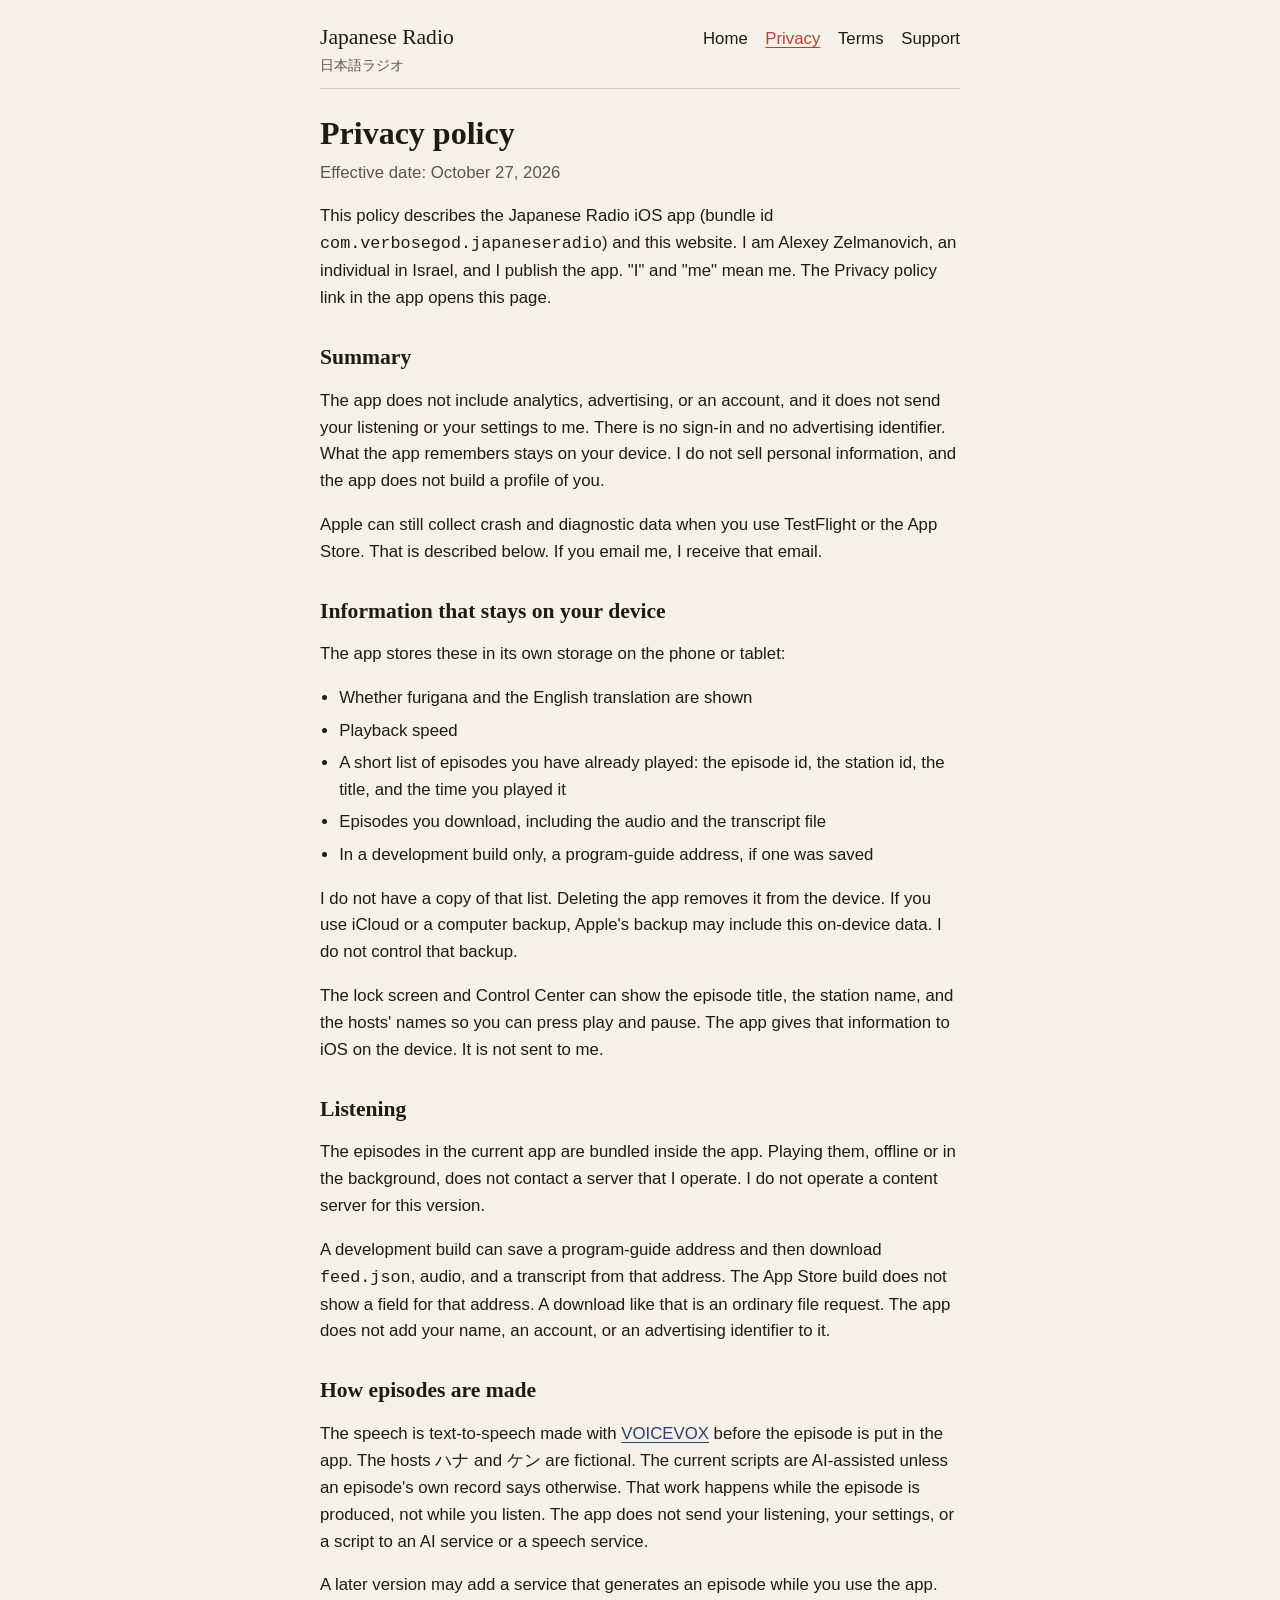
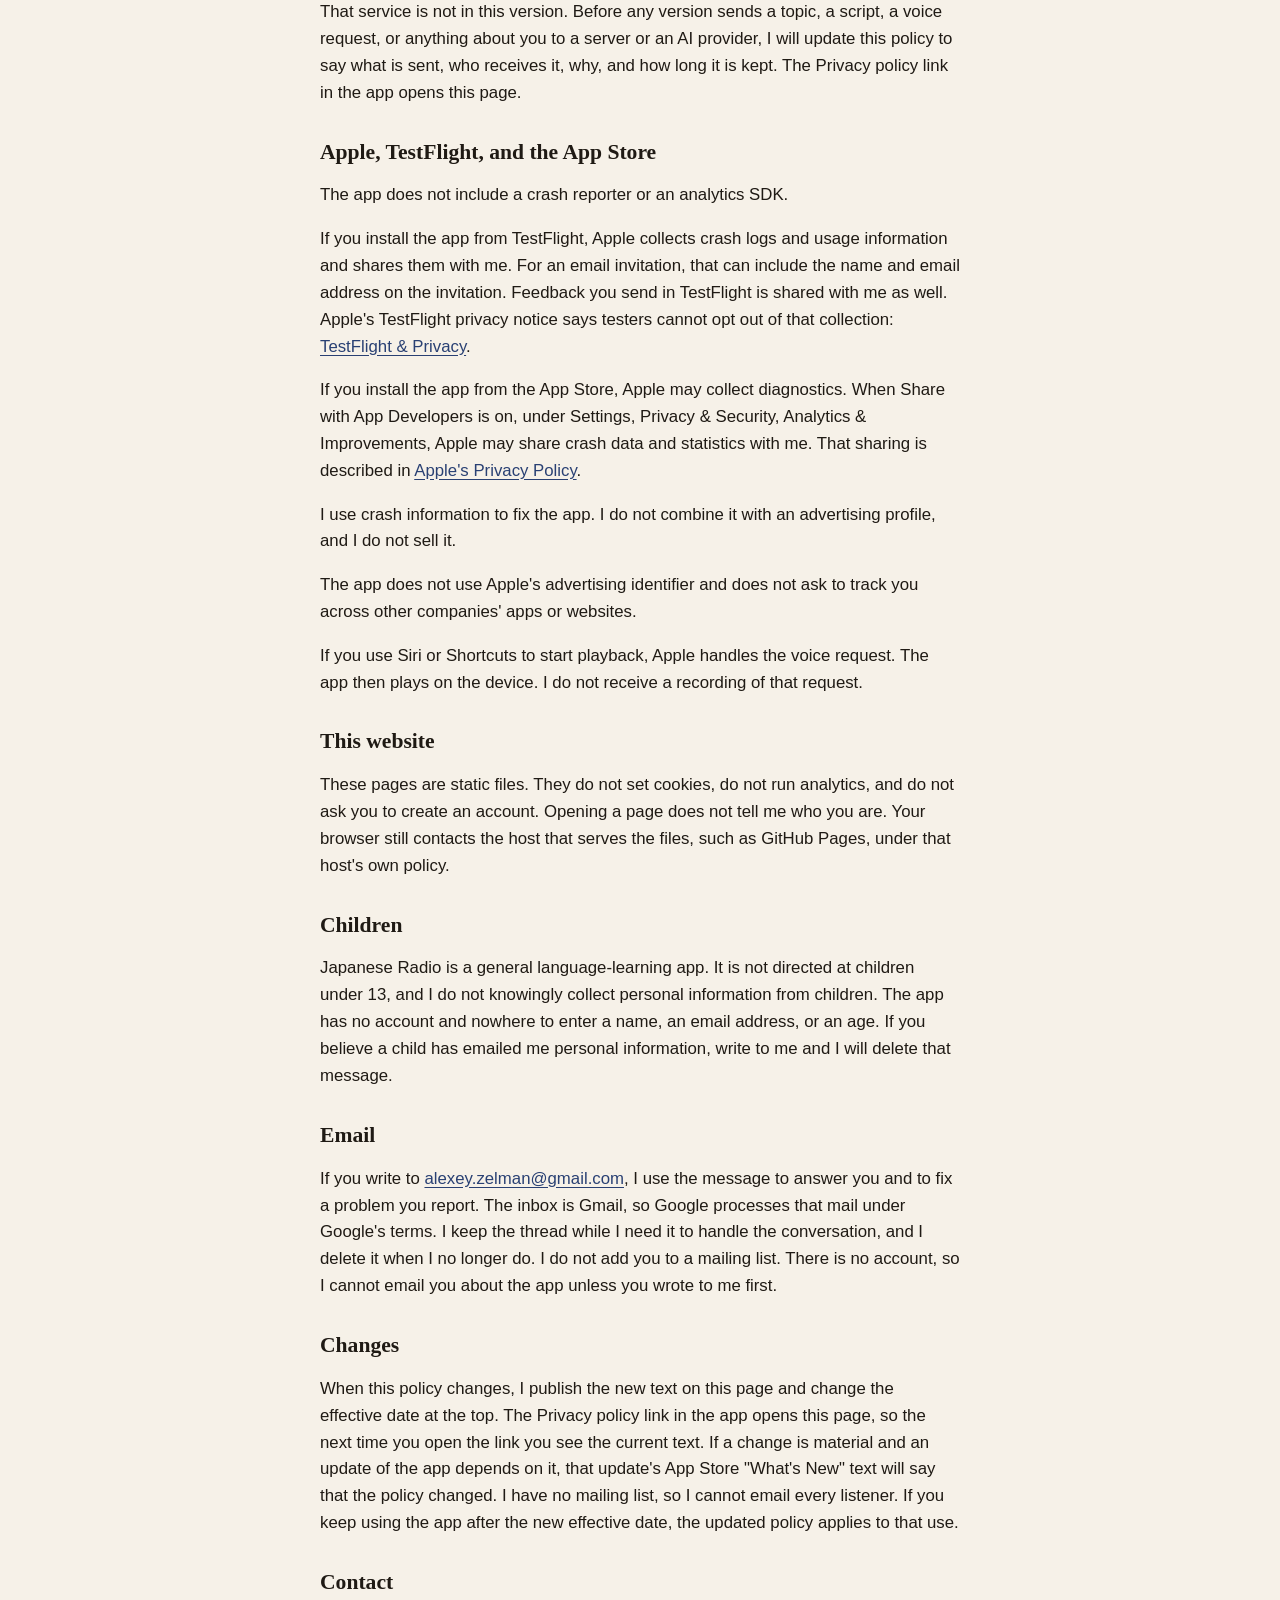
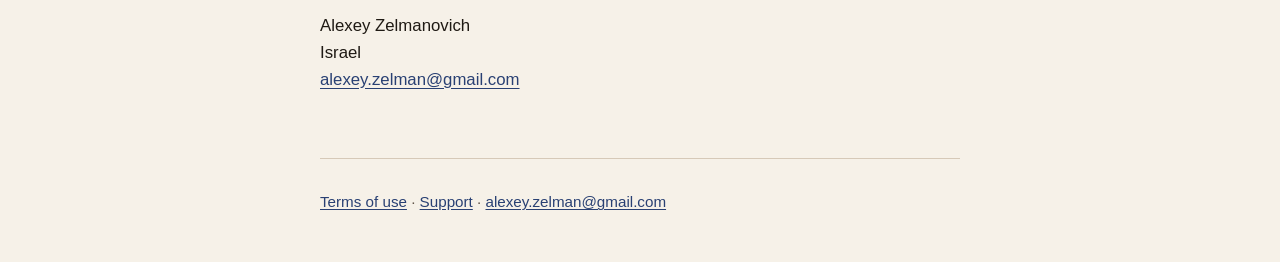
==== privacy.html @ 1e4555e2 "Add the Japanese Radio legal and support pages. Publish the reviewed static site at the repository r" ====
<!DOCTYPE html>
<html lang="en">
<head>
  <meta charset="utf-8">
  <meta name="viewport" content="width=device-width, initial-scale=1">
  <meta name="color-scheme" content="light dark">
  <title>Privacy policy — Japanese Radio</title>
  <meta name="description" content="Privacy policy for the Japanese Radio iOS app. The app does not include analytics, ads, or an account.">
  <link rel="stylesheet" href="style.css">
  <link rel="icon" href="favicon.svg" type="image/svg+xml">
</head>
<body>
  <a class="skip" href="#content">Skip to content</a>
  <header class="site-header">
    <a class="brand" href="index.html">Japanese Radio <span>日本語ラジオ</span></a>
    <nav aria-label="Pages">
      <a href="index.html">Home</a>
      <a href="privacy.html" aria-current="page">Privacy</a>
      <a href="terms.html">Terms</a>
      <a href="support.html">Support</a>
    </nav>
  </header>
  <main id="content">
    <h1>Privacy policy</h1>
    <p class="meta">Effective date: October 27, 2026</p>
    <p>This policy describes the Japanese Radio iOS app (bundle id <code>com.verbosegod.japaneseradio</code>) and this website. I am Alexey Zelmanovich, an individual in Israel, and I publish the app. "I" and "me" mean me. The Privacy policy link in the app opens this page.</p>

    <h2>Summary</h2>
    <p>The app does not include analytics, advertising, or an account, and it does not send your listening or your settings to me. There is no sign-in and no advertising identifier. What the app remembers stays on your device. I do not sell personal information, and the app does not build a profile of you.</p>
    <p>Apple can still collect crash and diagnostic data when you use TestFlight or the App Store. That is described below. If you email me, I receive that email.</p>

    <h2>Information that stays on your device</h2>
    <p>The app stores these in its own storage on the phone or tablet:</p>
    <ul>
      <li>Whether furigana and the English translation are shown</li>
      <li>Playback speed</li>
      <li>A short list of episodes you have already played: the episode id, the station id, the title, and the time you played it</li>
      <li>Episodes you download, including the audio and the transcript file</li>
      <li>In a development build only, a program-guide address, if one was saved</li>
    </ul>
    <p>I do not have a copy of that list. Deleting the app removes it from the device. If you use iCloud or a computer backup, Apple's backup may include this on-device data. I do not control that backup.</p>
    <p>The lock screen and Control Center can show the episode title, the station name, and the hosts' names so you can press play and pause. The app gives that information to iOS on the device. It is not sent to me.</p>

    <h2>Listening</h2>
    <p>The episodes in the current app are bundled inside the app. Playing them, offline or in the background, does not contact a server that I operate. I do not operate a content server for this version.</p>
    <p>A development build can save a program-guide address and then download <code>feed.json</code>, audio, and a transcript from that address. The App Store build does not show a field for that address. A download like that is an ordinary file request. The app does not add your name, an account, or an advertising identifier to it.</p>

    <h2>How episodes are made</h2>
    <p>The speech is text-to-speech made with <a href="https://voicevox.hiroshiba.jp/">VOICEVOX</a> before the episode is put in the app. The hosts ハナ and ケン are fictional. The current scripts are AI-assisted unless an episode's own record says otherwise. That work happens while the episode is produced, not while you listen. The app does not send your listening, your settings, or a script to an AI service or a speech service.</p>
    <p>A later version may add a service that generates an episode while you use the app. That service is not in this version. Before any version sends a topic, a script, a voice request, or anything about you to a server or an AI provider, I will update this policy to say what is sent, who receives it, why, and how long it is kept. The Privacy policy link in the app opens this page.</p>

    <h2>Apple, TestFlight, and the App Store</h2>
    <p>The app does not include a crash reporter or an analytics SDK.</p>
    <p>If you install the app from TestFlight, Apple collects crash logs and usage information and shares them with me. For an email invitation, that can include the name and email address on the invitation. Feedback you send in TestFlight is shared with me as well. Apple's TestFlight privacy notice says testers cannot opt out of that collection: <a href="https://www.apple.com/legal/privacy/data/en/test-flight/">TestFlight &amp; Privacy</a>.</p>
    <p>If you install the app from the App Store, Apple may collect diagnostics. When Share with App Developers is on, under Settings, Privacy &amp; Security, Analytics &amp; Improvements, Apple may share crash data and statistics with me. That sharing is described in <a href="https://www.apple.com/privacy/">Apple's Privacy Policy</a>.</p>
    <p>I use crash information to fix the app. I do not combine it with an advertising profile, and I do not sell it.</p>
    <p>The app does not use Apple's advertising identifier and does not ask to track you across other companies' apps or websites.</p>
    <p>If you use Siri or Shortcuts to start playback, Apple handles the voice request. The app then plays on the device. I do not receive a recording of that request.</p>

    <h2>This website</h2>
    <p>These pages are static files. They do not set cookies, do not run analytics, and do not ask you to create an account. Opening a page does not tell me who you are. Your browser still contacts the host that serves the files, such as GitHub Pages, under that host's own policy.</p>

    <h2>Children</h2>
    <p>Japanese Radio is a general language-learning app. It is not directed at children under 13, and I do not knowingly collect personal information from children. The app has no account and nowhere to enter a name, an email address, or an age. If you believe a child has emailed me personal information, write to me and I will delete that message.</p>

    <h2>Email</h2>
    <p>If you write to <a href="mailto:alexey.zelman@gmail.com">alexey.zelman@gmail.com</a>, I use the message to answer you and to fix a problem you report. The inbox is Gmail, so Google processes that mail under Google's terms. I keep the thread while I need it to handle the conversation, and I delete it when I no longer do. I do not add you to a mailing list. There is no account, so I cannot email you about the app unless you wrote to me first.</p>

    <h2>Changes</h2>
    <p>When this policy changes, I publish the new text on this page and change the effective date at the top. The Privacy policy link in the app opens this page, so the next time you open the link you see the current text. If a change is material and an update of the app depends on it, that update's App Store "What's New" text will say that the policy changed. I have no mailing list, so I cannot email every listener. If you keep using the app after the new effective date, the updated policy applies to that use.</p>

    <h2>Contact</h2>
    <p>Alexey Zelmanovich<br>Israel<br><a href="mailto:alexey.zelman@gmail.com">alexey.zelman@gmail.com</a></p>
  </main>
  <footer class="site-footer">
    <p><a href="terms.html">Terms of use</a> · <a href="support.html">Support</a> · <a href="mailto:alexey.zelman@gmail.com">alexey.zelman@gmail.com</a></p>
  </footer>
</body>
</html>
---- style.css ----
:root {
  color-scheme: light dark;
  --paper: #f6f1e8;
  --ink: #1f1a14;
  --secondary: #615449;
  --vermilion: #ba4033;
  --indigo: #294073;
  --line: #d6c9b8;
  --card: #fcf8f0;
  --max: 40rem;
}

@media (prefers-color-scheme: dark) {
  :root {
    --paper: #171411;
    --ink: #f5ede0;
    --secondary: #b8ab99;
    --vermilion: #e8735c;
    --indigo: #a3bdeb;
    --line: #3d362e;
    --card: #241f1b;
  }
}

* { box-sizing: border-box; }

html { scroll-behavior: smooth; }

body {
  margin: 0;
  background: var(--paper);
  color: var(--ink);
  font-family: -apple-system, BlinkMacSystemFont, "Segoe UI", Helvetica, Arial, sans-serif;
  font-size: 1.05rem;
  line-height: 1.6;
}

a {
  color: var(--indigo);
  text-underline-offset: 0.15em;
}

a:hover { color: var(--vermilion); }

.skip {
  position: absolute;
  left: 0.5rem;
  top: -3rem;
  background: var(--card);
  color: var(--ink);
  padding: 0.4rem 0.7rem;
  border: 1px solid var(--line);
}

.skip:focus { top: 0.5rem; }

.site-header,
.site-footer,
main {
  width: min(var(--max), calc(100% - 2rem));
  margin-inline: auto;
}

.site-header {
  display: flex;
  flex-wrap: wrap;
  align-items: baseline;
  justify-content: space-between;
  gap: 0.75rem 1.5rem;
  padding: 1.25rem 0 0.75rem;
  border-bottom: 1px solid var(--line);
}

.brand {
  color: var(--ink);
  font-family: Georgia, "Iowan Old Style", Palatino, "Palatino Linotype", serif;
  font-size: 1.35rem;
  text-decoration: none;
}

.brand span {
  display: block;
  color: var(--secondary);
  font-family: -apple-system, BlinkMacSystemFont, "Segoe UI", Helvetica, Arial, sans-serif;
  font-size: 0.85rem;
}

.site-header nav {
  display: flex;
  flex-wrap: wrap;
  gap: 0.75rem 1.1rem;
}

.site-header nav a {
  color: var(--ink);
  text-decoration: none;
}

.site-header nav a[aria-current="page"] {
  color: var(--vermilion);
  text-decoration: underline;
}

main { padding: 1.5rem 0 3rem; }

h1, h2 {
  font-family: Georgia, "Iowan Old Style", Palatino, "Palatino Linotype", serif;
  font-weight: 600;
  line-height: 1.25;
}

h1 { font-size: 2rem; margin: 0 0 0.4rem; }

h2 {
  font-size: 1.35rem;
  margin: 2rem 0 0.4rem;
}

.lede, .meta { color: var(--secondary); }

.meta { margin-top: 0; }

.card {
  background: var(--card);
  border: 1px solid var(--line);
  border-radius: 0.6rem;
  padding: 0.9rem 1rem;
  margin: 1.25rem 0;
}

ul, ol { padding-left: 1.2rem; }

li + li { margin-top: 0.35rem }

.site-footer {
  border-top: 1px solid var(--line);
  padding: 1rem 0 2rem;
  color: var(--secondary);
  font-size: 0.95rem;
}

dt { font-weight: 650; margin-top: 1.1rem; }

dd { margin: 0.2rem 0 0; }
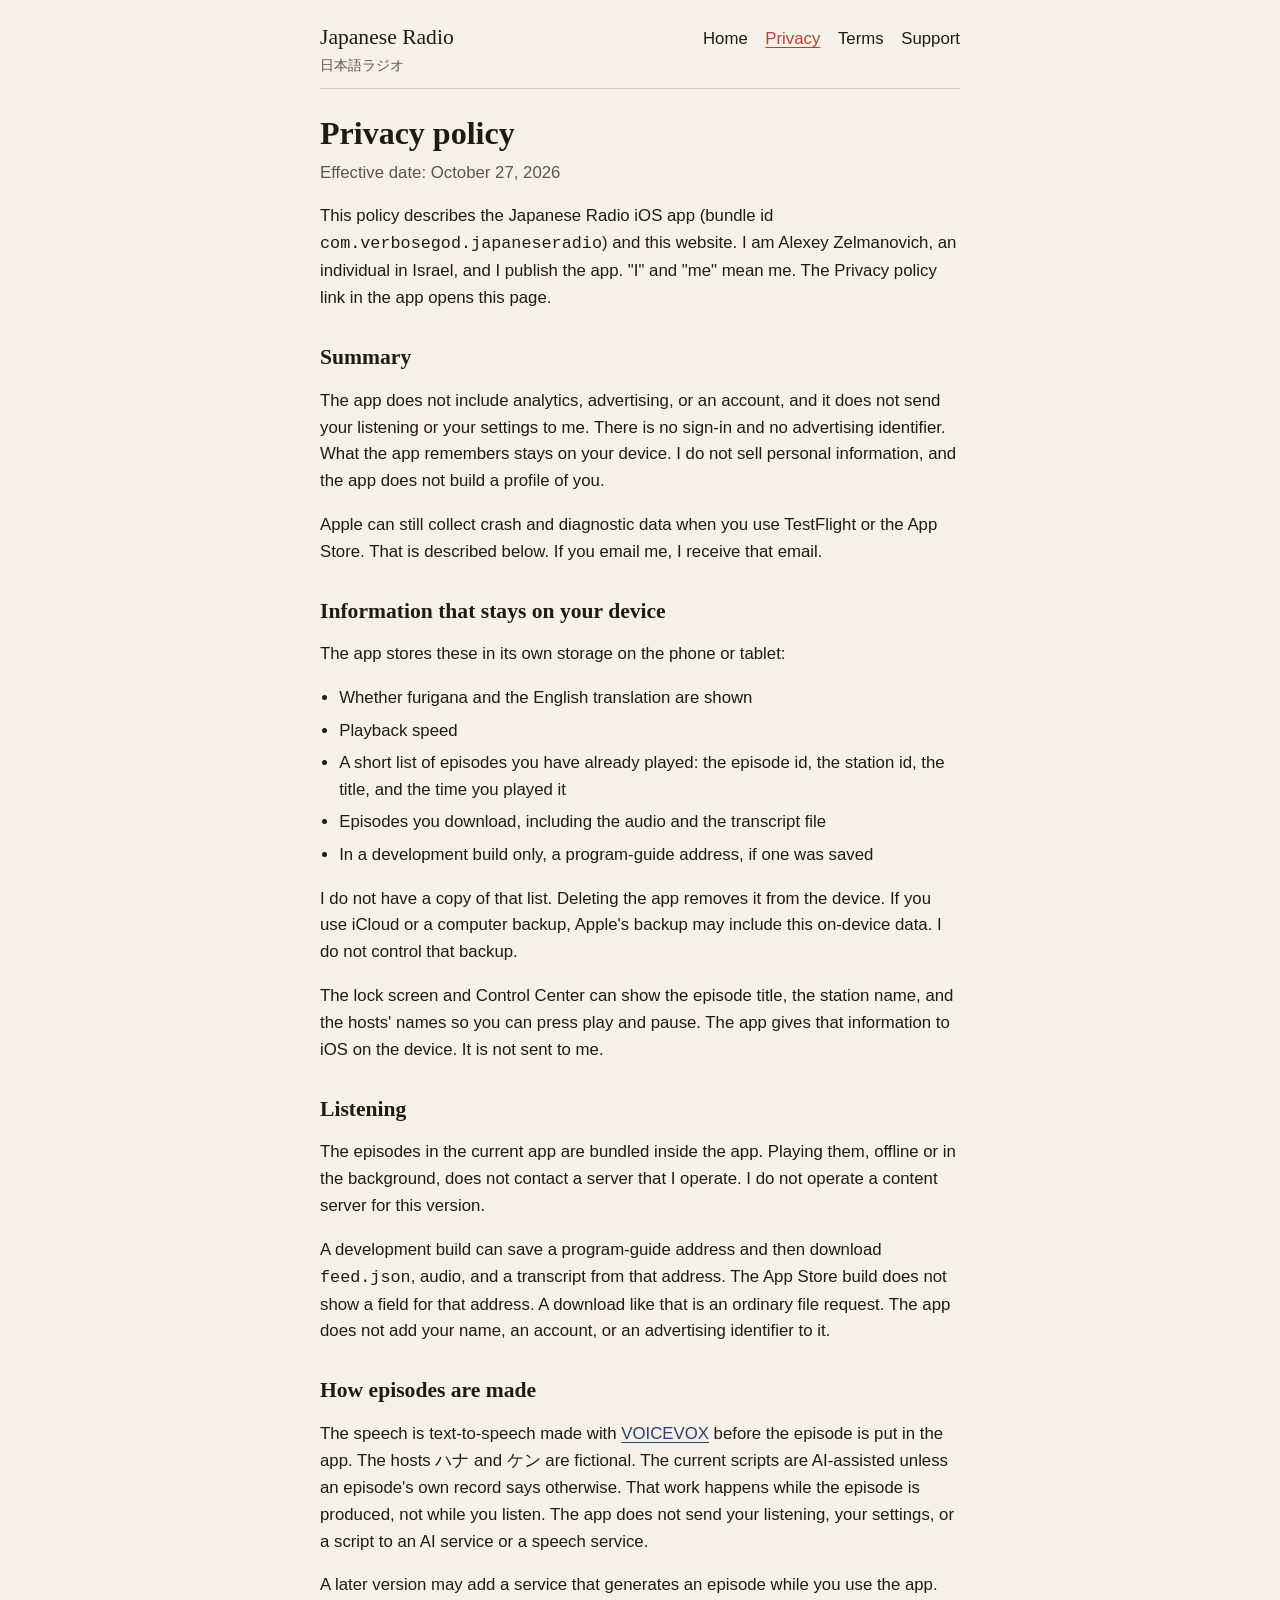
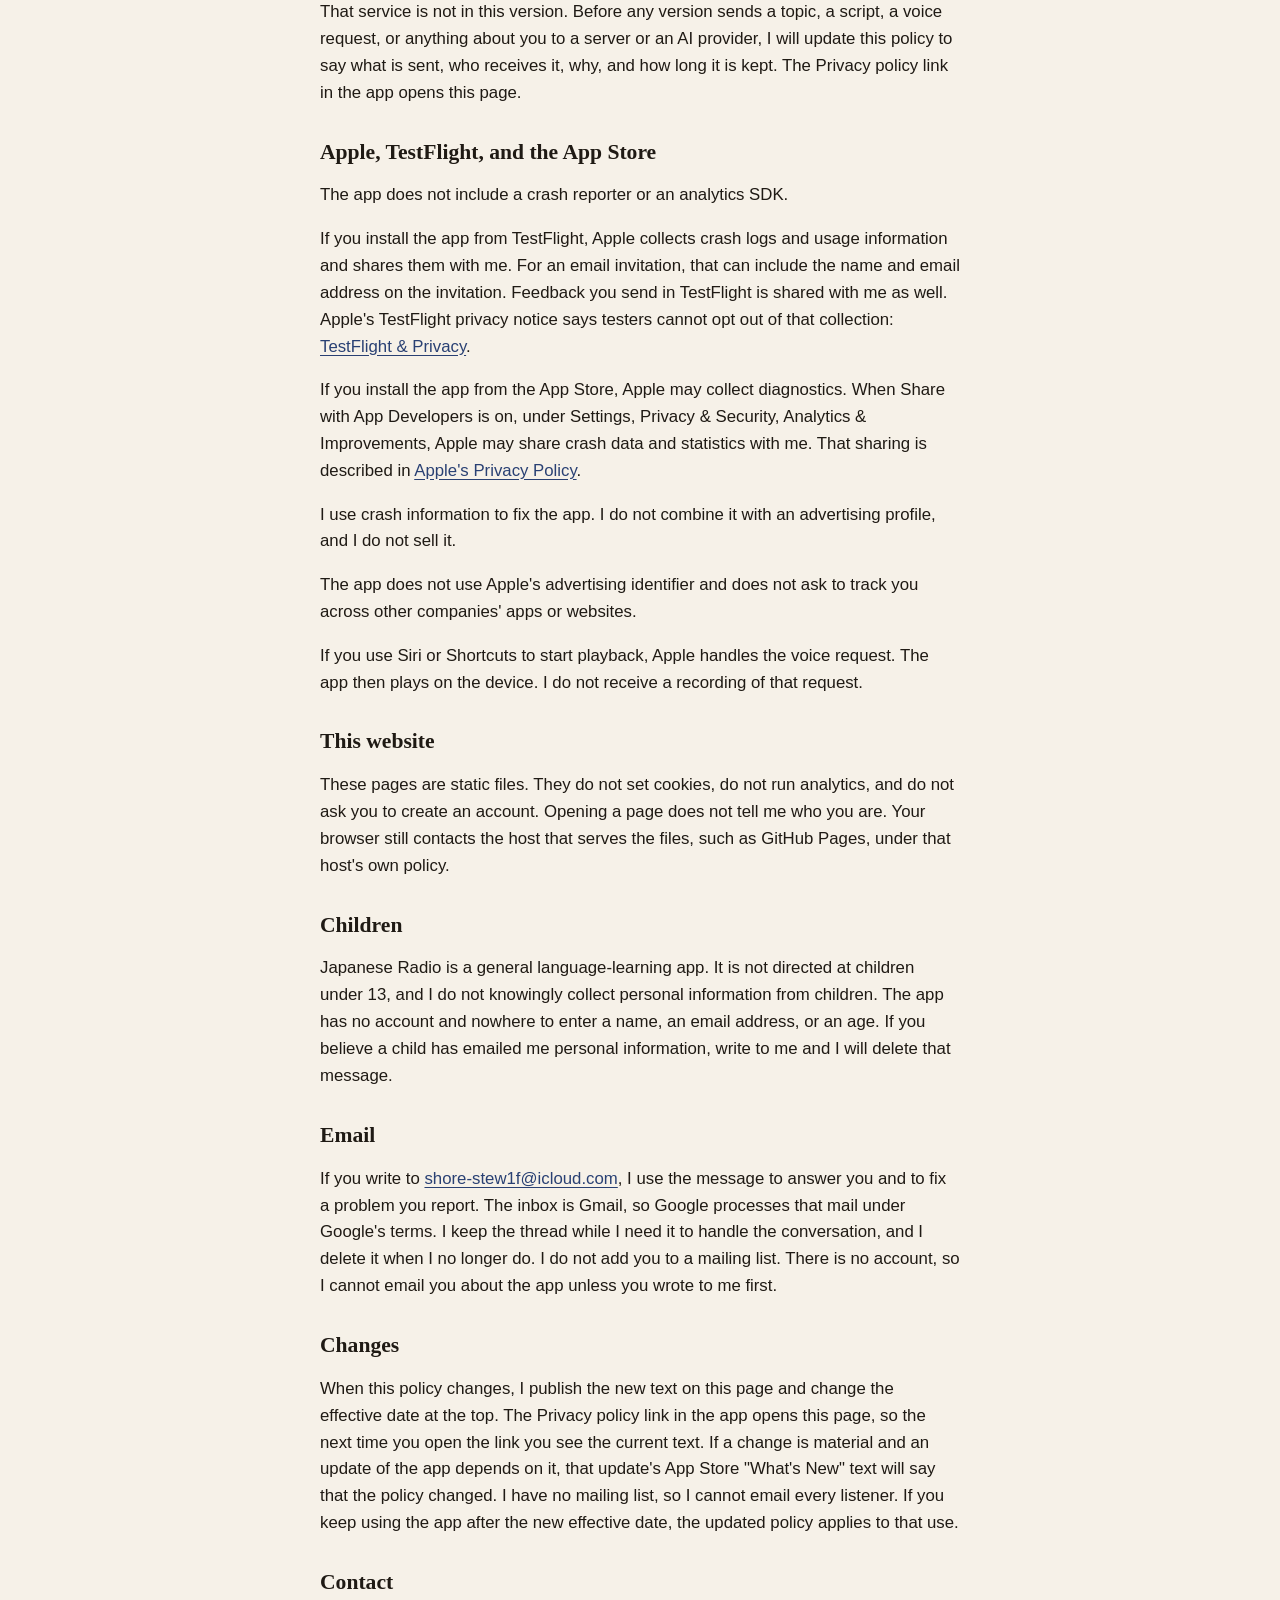
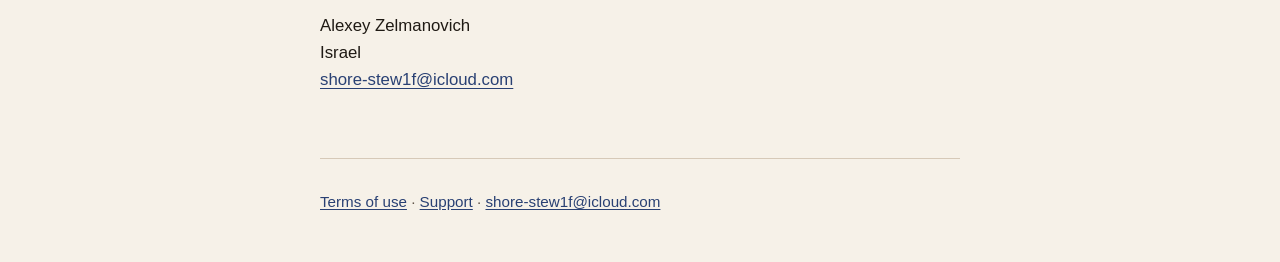
==== commit 6bef0b2f: "Replace the public contact email with the iCloud Hide My Email address. Co-authored-by: Alexei Zelma" ====
--- a/privacy.html
+++ b/privacy.html
@@ -64,16 +64,16 @@
     <p>Japanese Radio is a general language-learning app. It is not directed at children under 13, and I do not knowingly collect personal information from children. The app has no account and nowhere to enter a name, an email address, or an age. If you believe a child has emailed me personal information, write to me and I will delete that message.</p>
 
     <h2>Email</h2>
-    <p>If you write to <a href="mailto:alexey.zelman@gmail.com">alexey.zelman@gmail.com</a>, I use the message to answer you and to fix a problem you report. The inbox is Gmail, so Google processes that mail under Google's terms. I keep the thread while I need it to handle the conversation, and I delete it when I no longer do. I do not add you to a mailing list. There is no account, so I cannot email you about the app unless you wrote to me first.</p>
+    <p>If you write to <a href="mailto:shore-stew1f@icloud.com">shore-stew1f@icloud.com</a>, I use the message to answer you and to fix a problem you report. The inbox is Gmail, so Google processes that mail under Google's terms. I keep the thread while I need it to handle the conversation, and I delete it when I no longer do. I do not add you to a mailing list. There is no account, so I cannot email you about the app unless you wrote to me first.</p>
 
     <h2>Changes</h2>
     <p>When this policy changes, I publish the new text on this page and change the effective date at the top. The Privacy policy link in the app opens this page, so the next time you open the link you see the current text. If a change is material and an update of the app depends on it, that update's App Store "What's New" text will say that the policy changed. I have no mailing list, so I cannot email every listener. If you keep using the app after the new effective date, the updated policy applies to that use.</p>
 
     <h2>Contact</h2>
-    <p>Alexey Zelmanovich<br>Israel<br><a href="mailto:alexey.zelman@gmail.com">alexey.zelman@gmail.com</a></p>
+    <p>Alexey Zelmanovich<br>Israel<br><a href="mailto:shore-stew1f@icloud.com">shore-stew1f@icloud.com</a></p>
   </main>
   <footer class="site-footer">
-    <p><a href="terms.html">Terms of use</a> · <a href="support.html">Support</a> · <a href="mailto:alexey.zelman@gmail.com">alexey.zelman@gmail.com</a></p>
+    <p><a href="terms.html">Terms of use</a> · <a href="support.html">Support</a> · <a href="mailto:shore-stew1f@icloud.com">shore-stew1f@icloud.com</a></p>
   </footer>
 </body>
 </html>
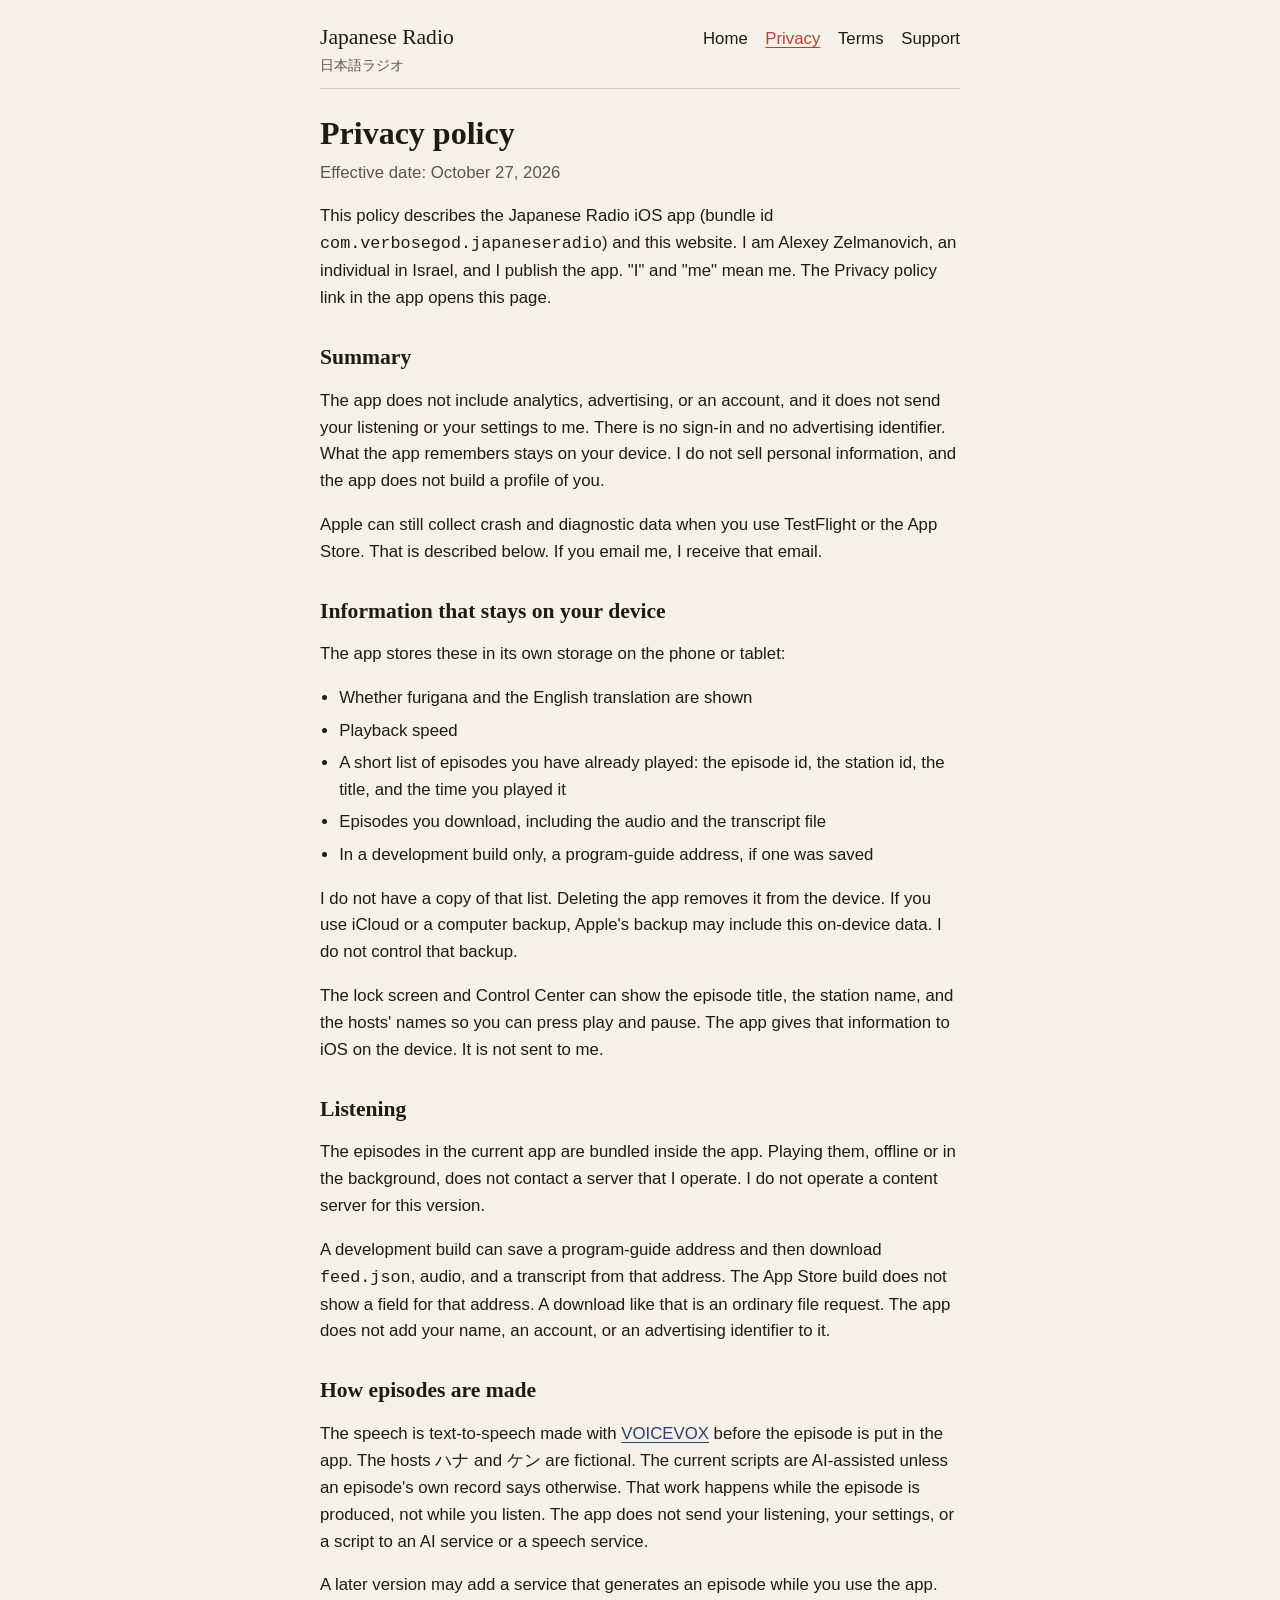
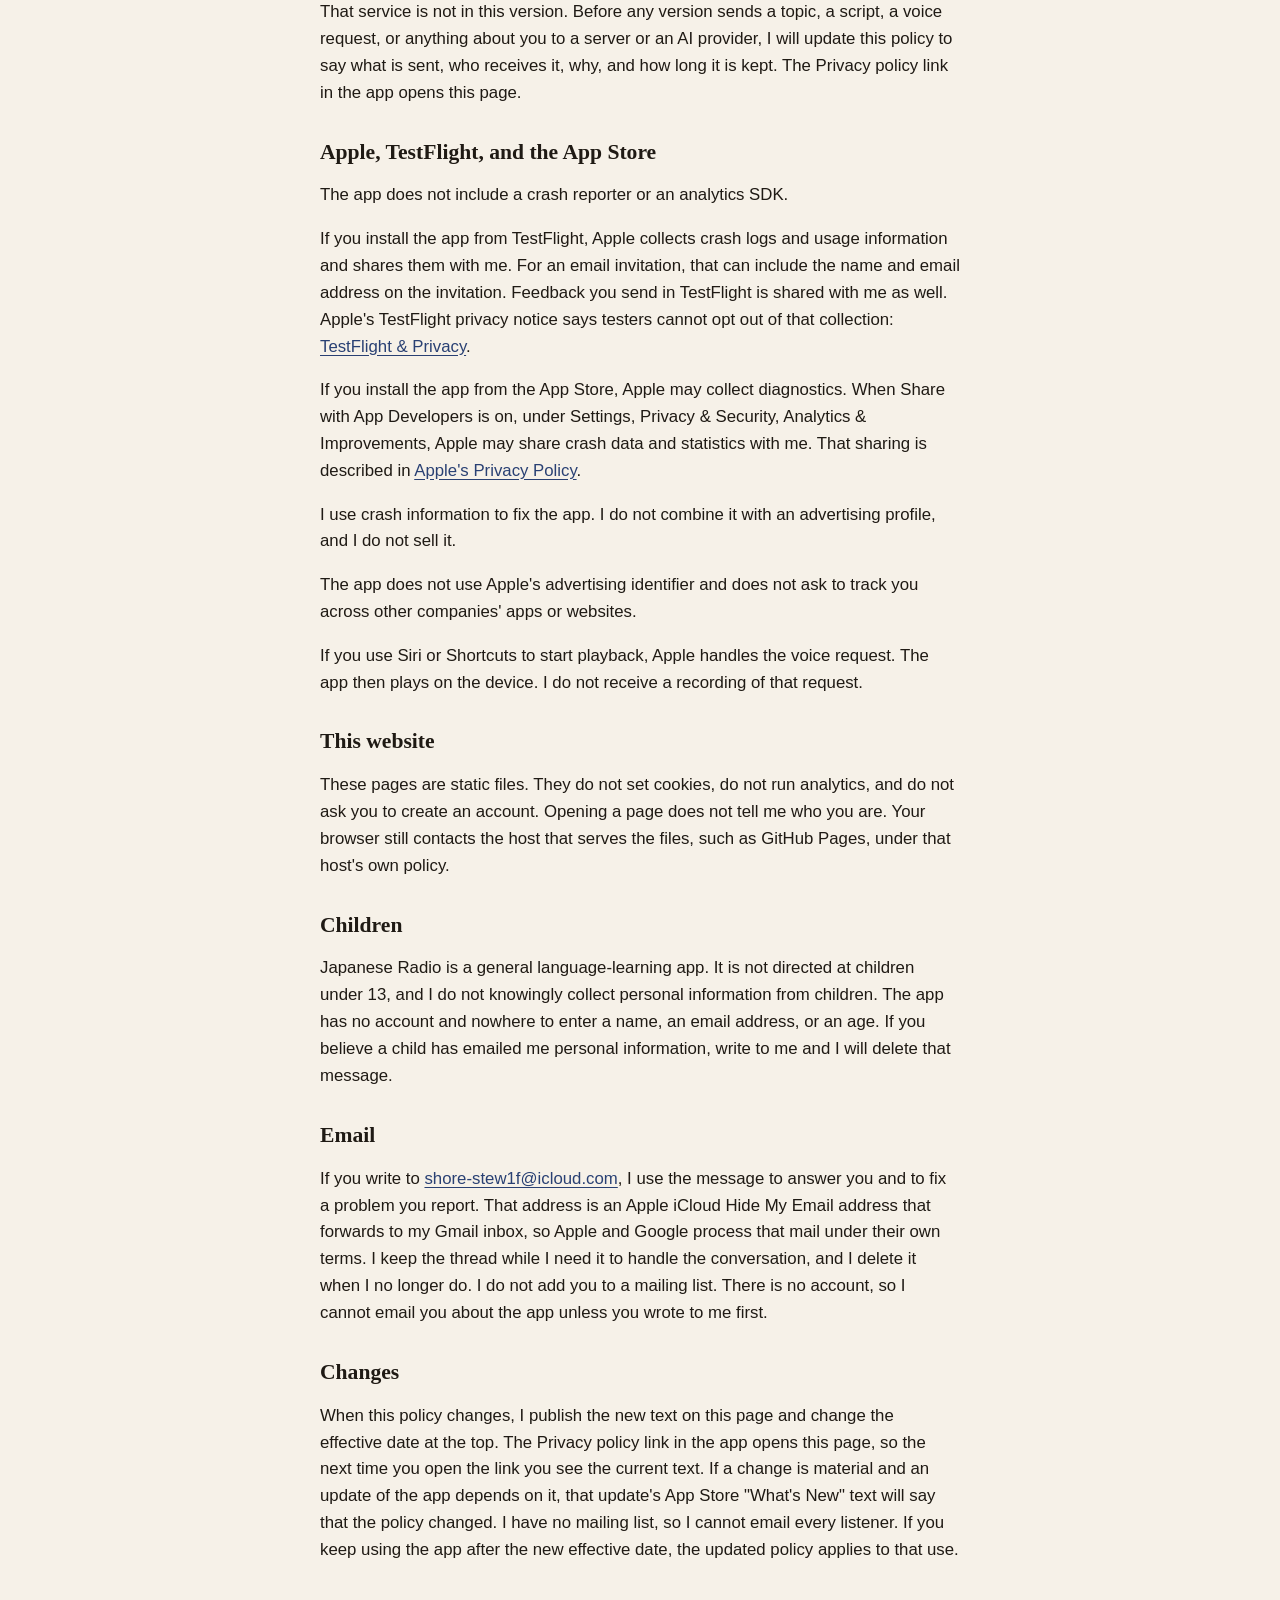
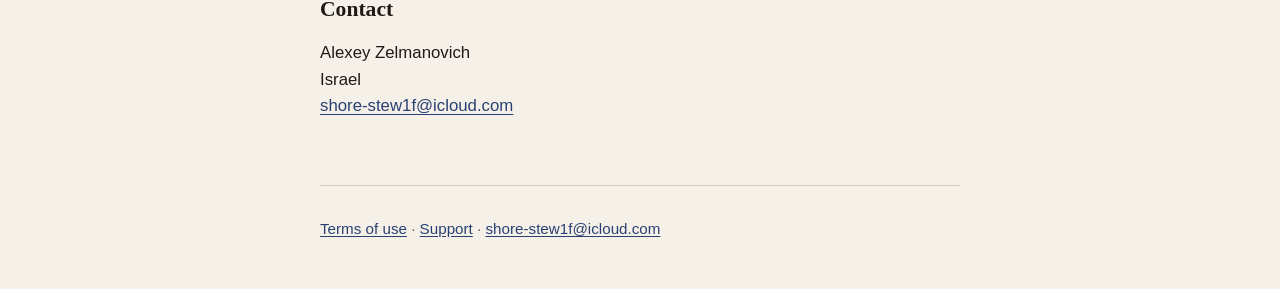
==== commit b5068728: "Describe the contact address as iCloud Hide My Email forwarded to Gmail. Co-authored-by: Alexei Zelm" ====
--- a/privacy.html
+++ b/privacy.html
@@ -64,7 +64,7 @@
     <p>Japanese Radio is a general language-learning app. It is not directed at children under 13, and I do not knowingly collect personal information from children. The app has no account and nowhere to enter a name, an email address, or an age. If you believe a child has emailed me personal information, write to me and I will delete that message.</p>
 
     <h2>Email</h2>
-    <p>If you write to <a href="mailto:shore-stew1f@icloud.com">shore-stew1f@icloud.com</a>, I use the message to answer you and to fix a problem you report. The inbox is Gmail, so Google processes that mail under Google's terms. I keep the thread while I need it to handle the conversation, and I delete it when I no longer do. I do not add you to a mailing list. There is no account, so I cannot email you about the app unless you wrote to me first.</p>
+    <p>If you write to <a href="mailto:shore-stew1f@icloud.com">shore-stew1f@icloud.com</a>, I use the message to answer you and to fix a problem you report. That address is an Apple iCloud Hide My Email address that forwards to my Gmail inbox, so Apple and Google process that mail under their own terms. I keep the thread while I need it to handle the conversation, and I delete it when I no longer do. I do not add you to a mailing list. There is no account, so I cannot email you about the app unless you wrote to me first.</p>
 
     <h2>Changes</h2>
     <p>When this policy changes, I publish the new text on this page and change the effective date at the top. The Privacy policy link in the app opens this page, so the next time you open the link you see the current text. If a change is material and an update of the app depends on it, that update's App Store "What's New" text will say that the policy changed. I have no mailing list, so I cannot email every listener. If you keep using the app after the new effective date, the updated policy applies to that use.</p>
